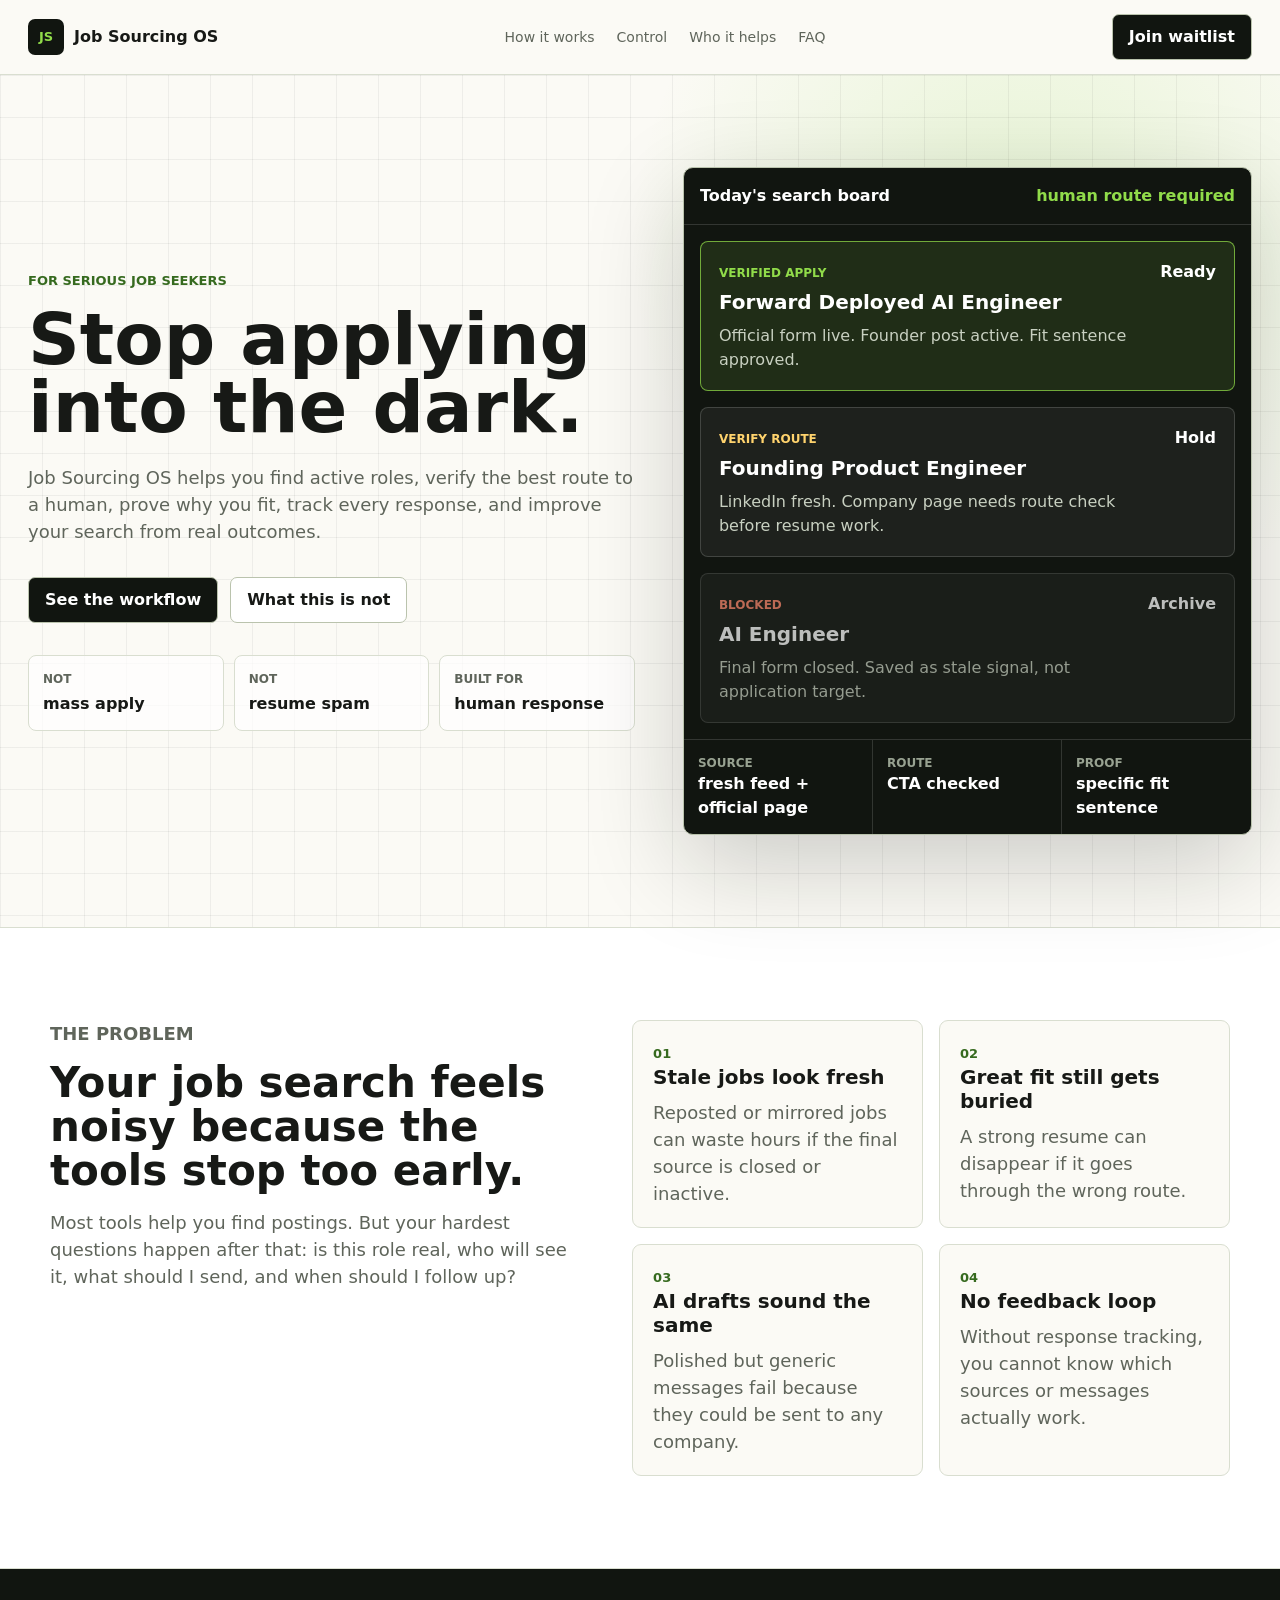
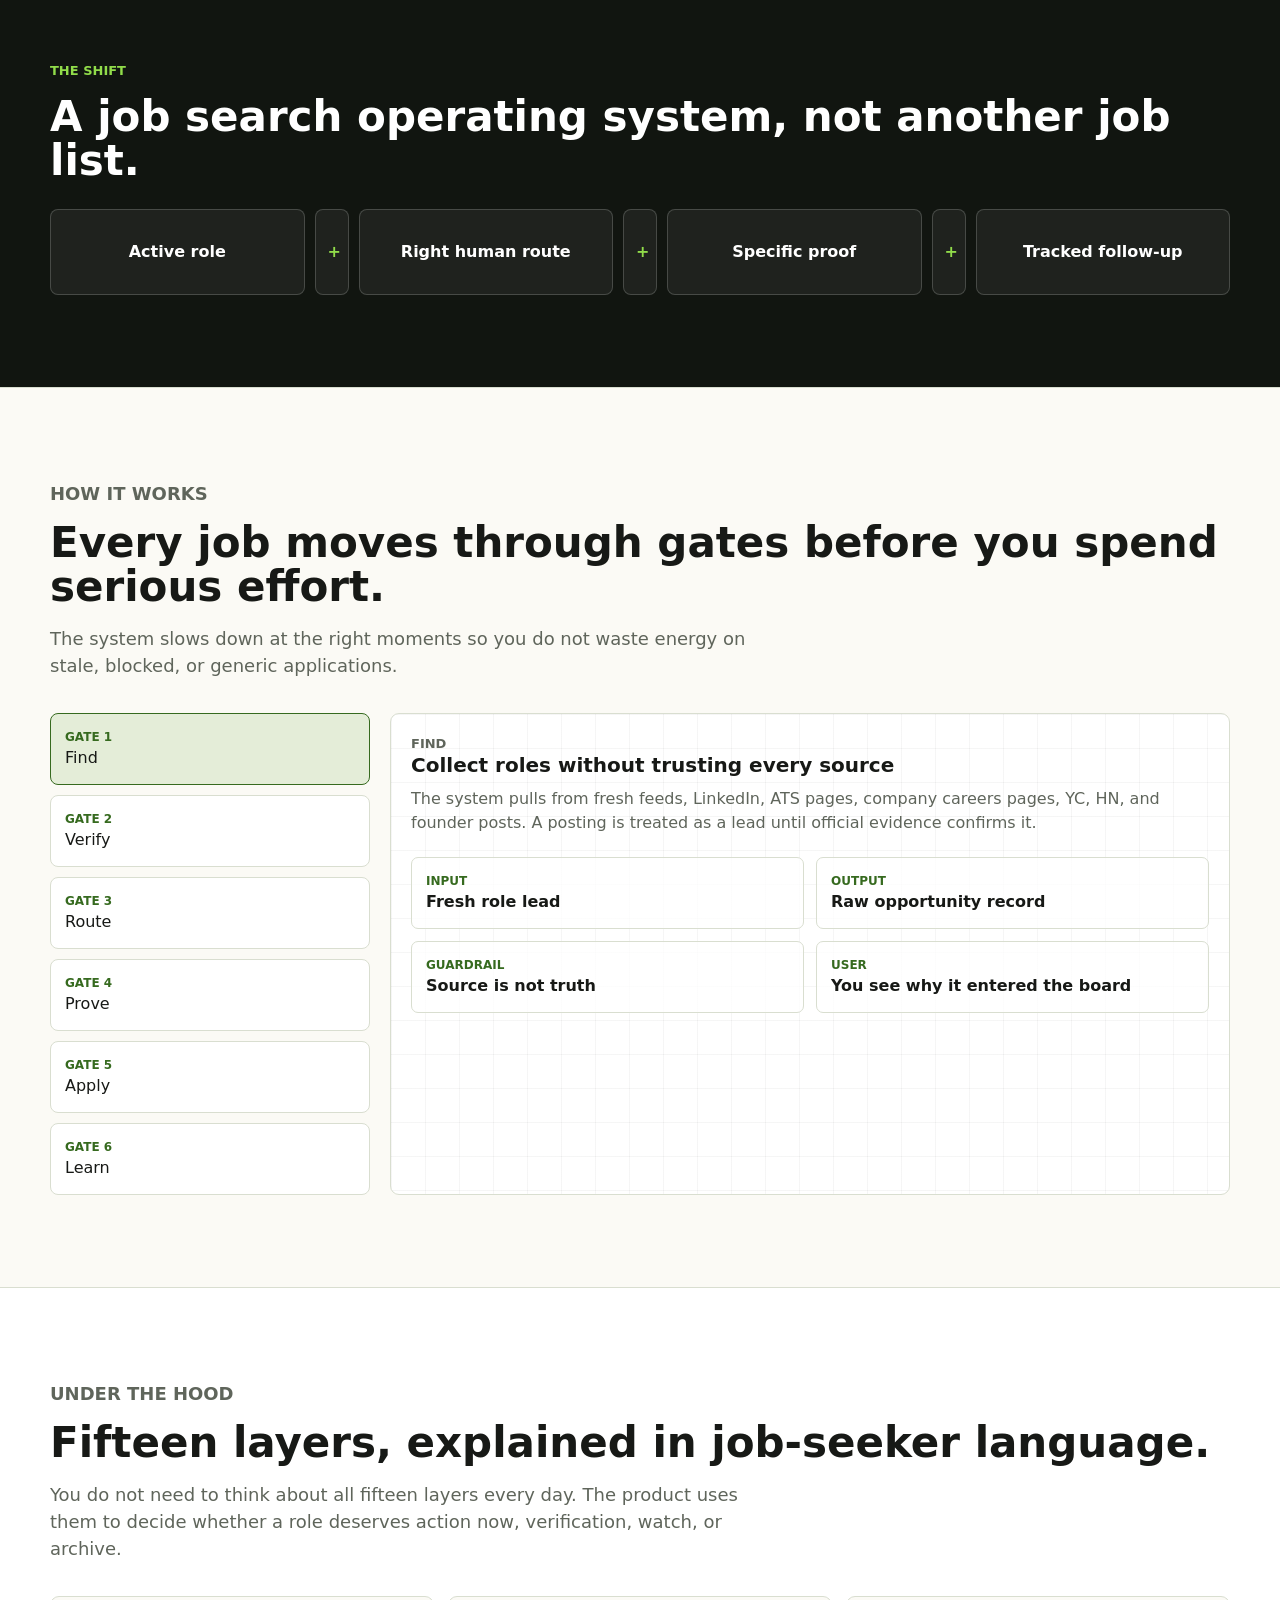
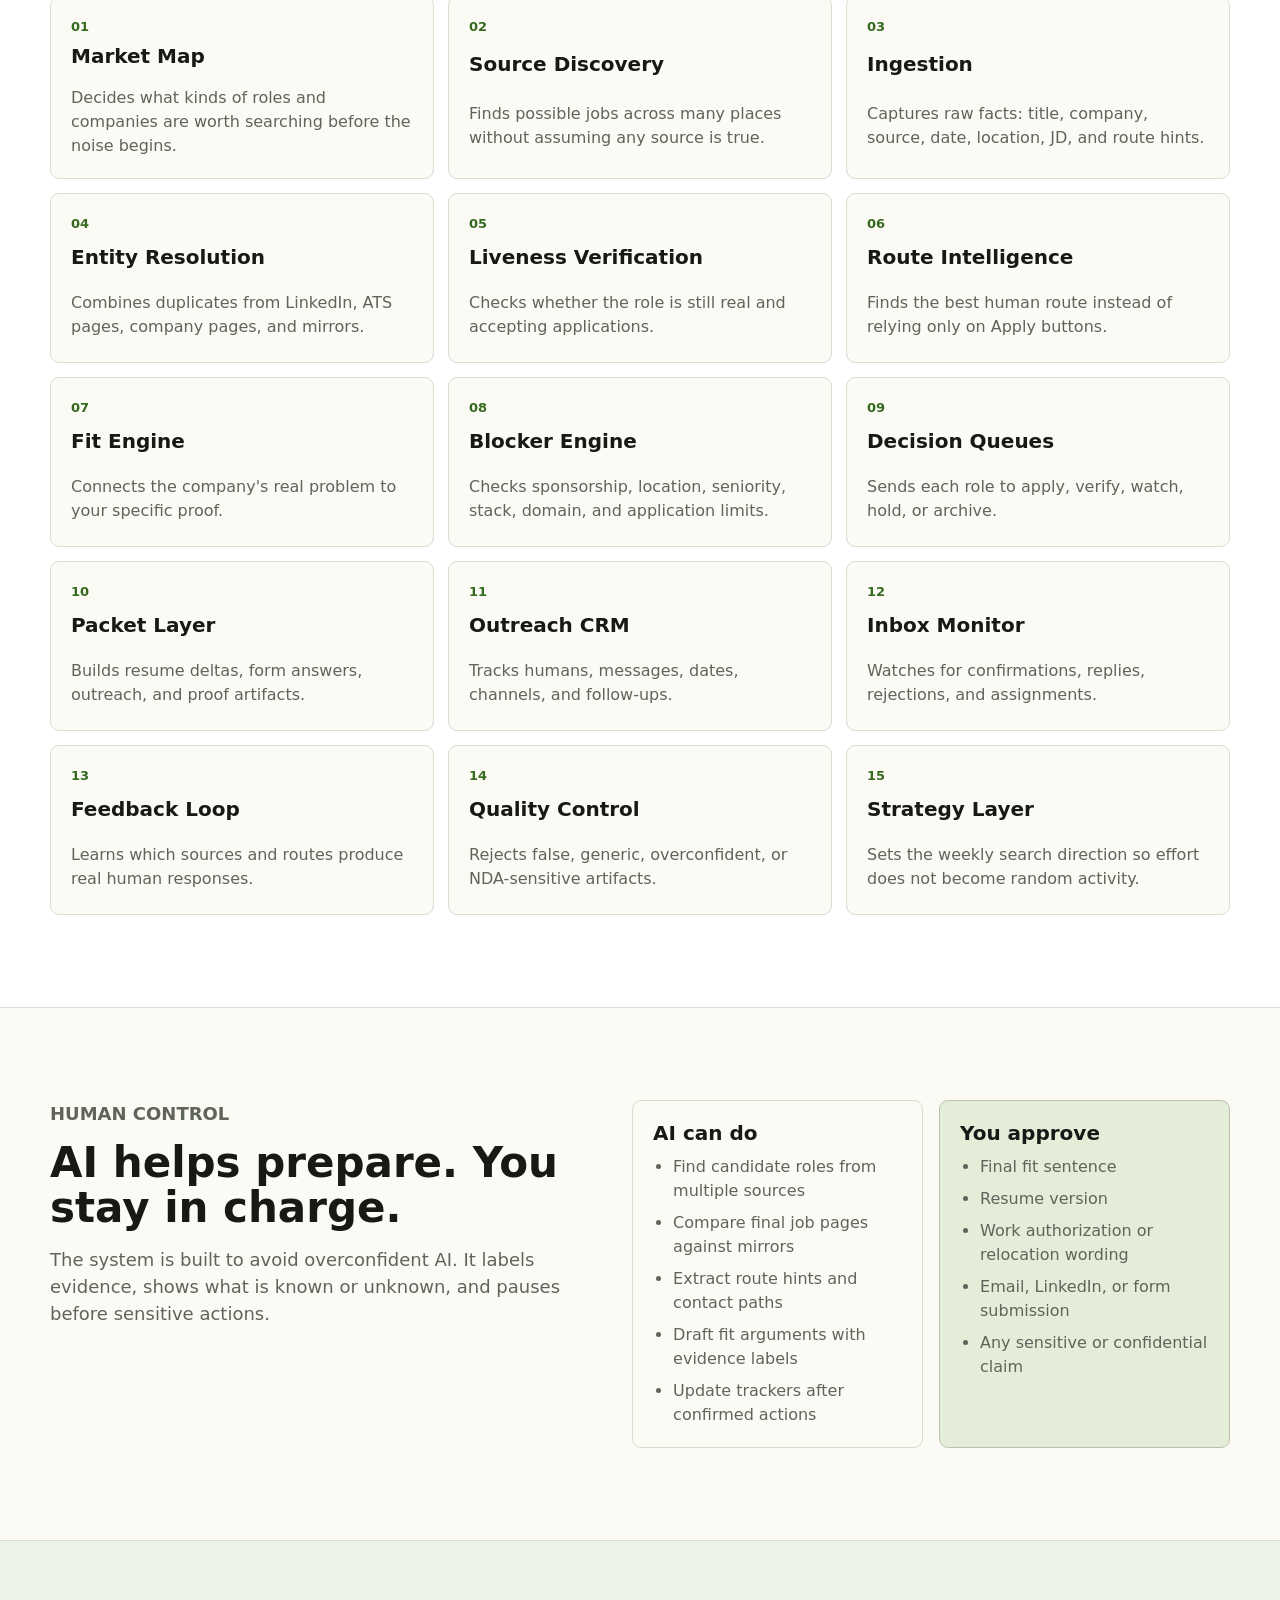
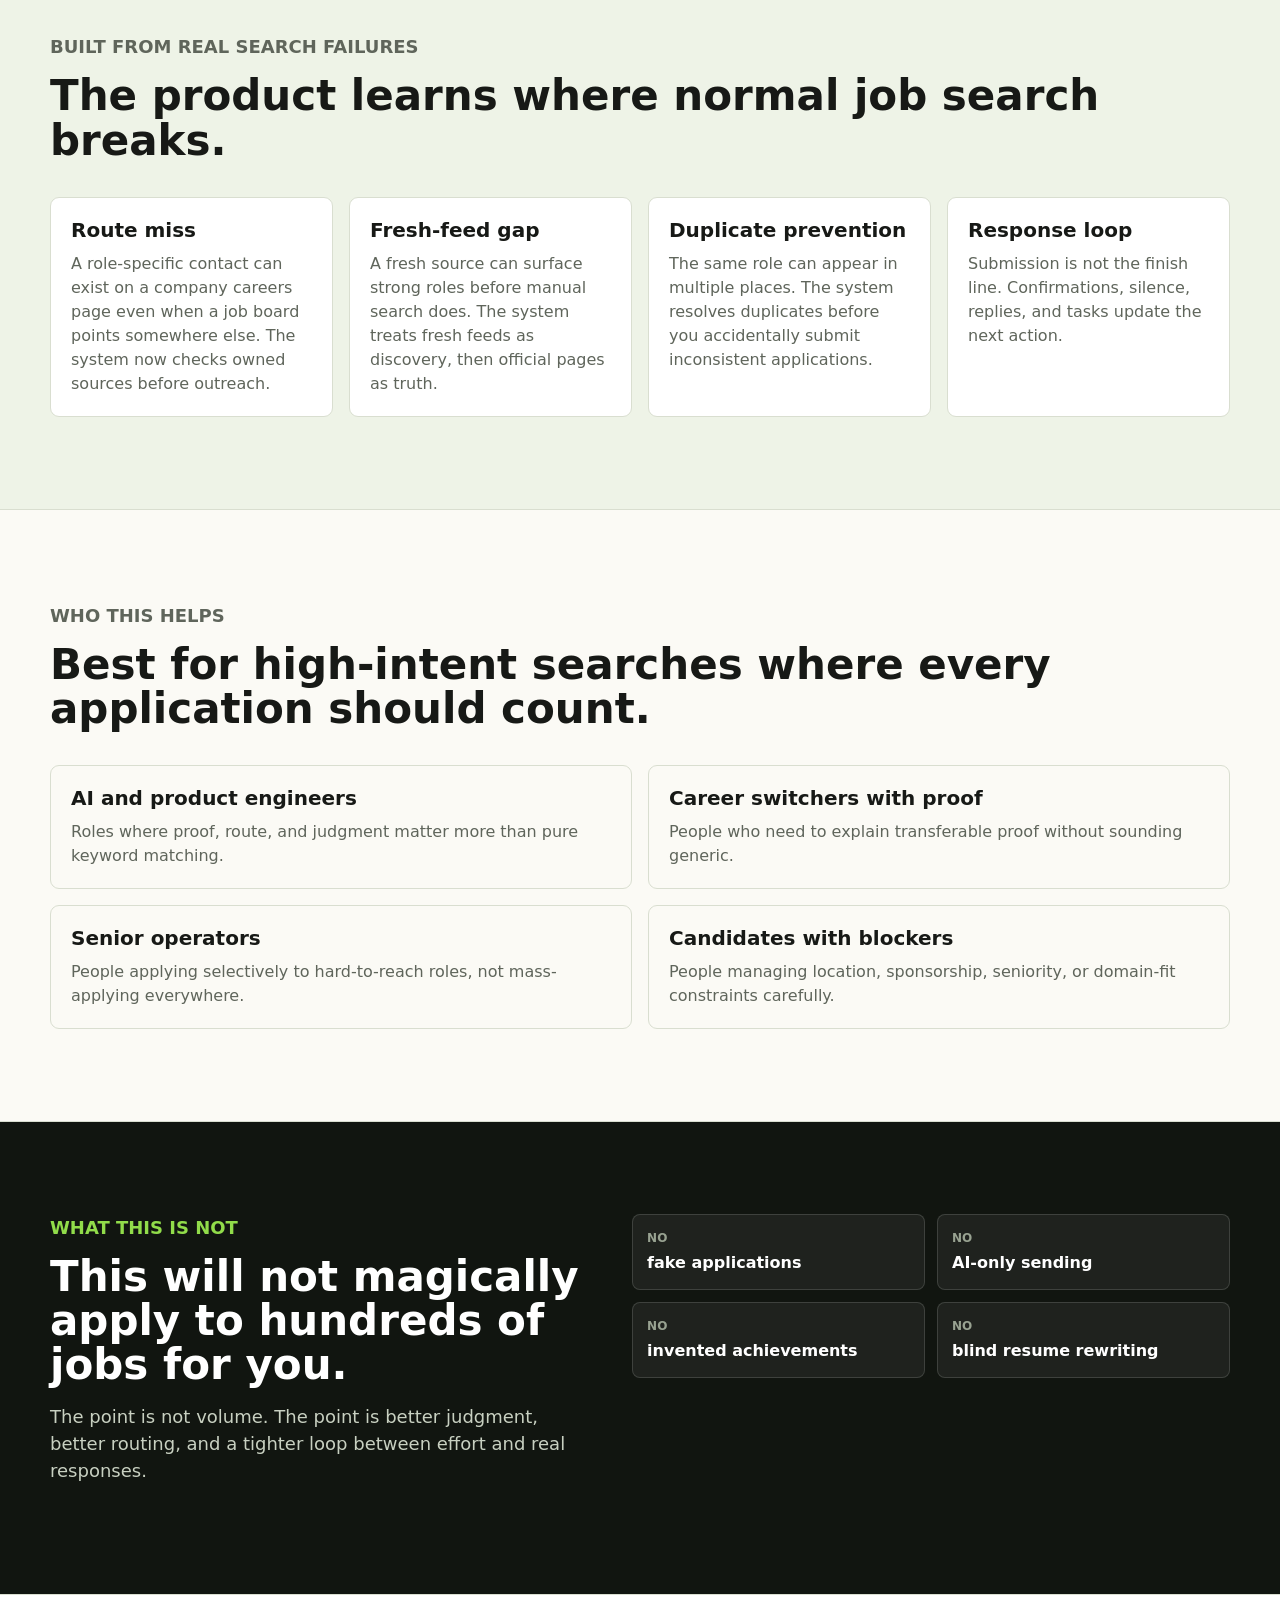
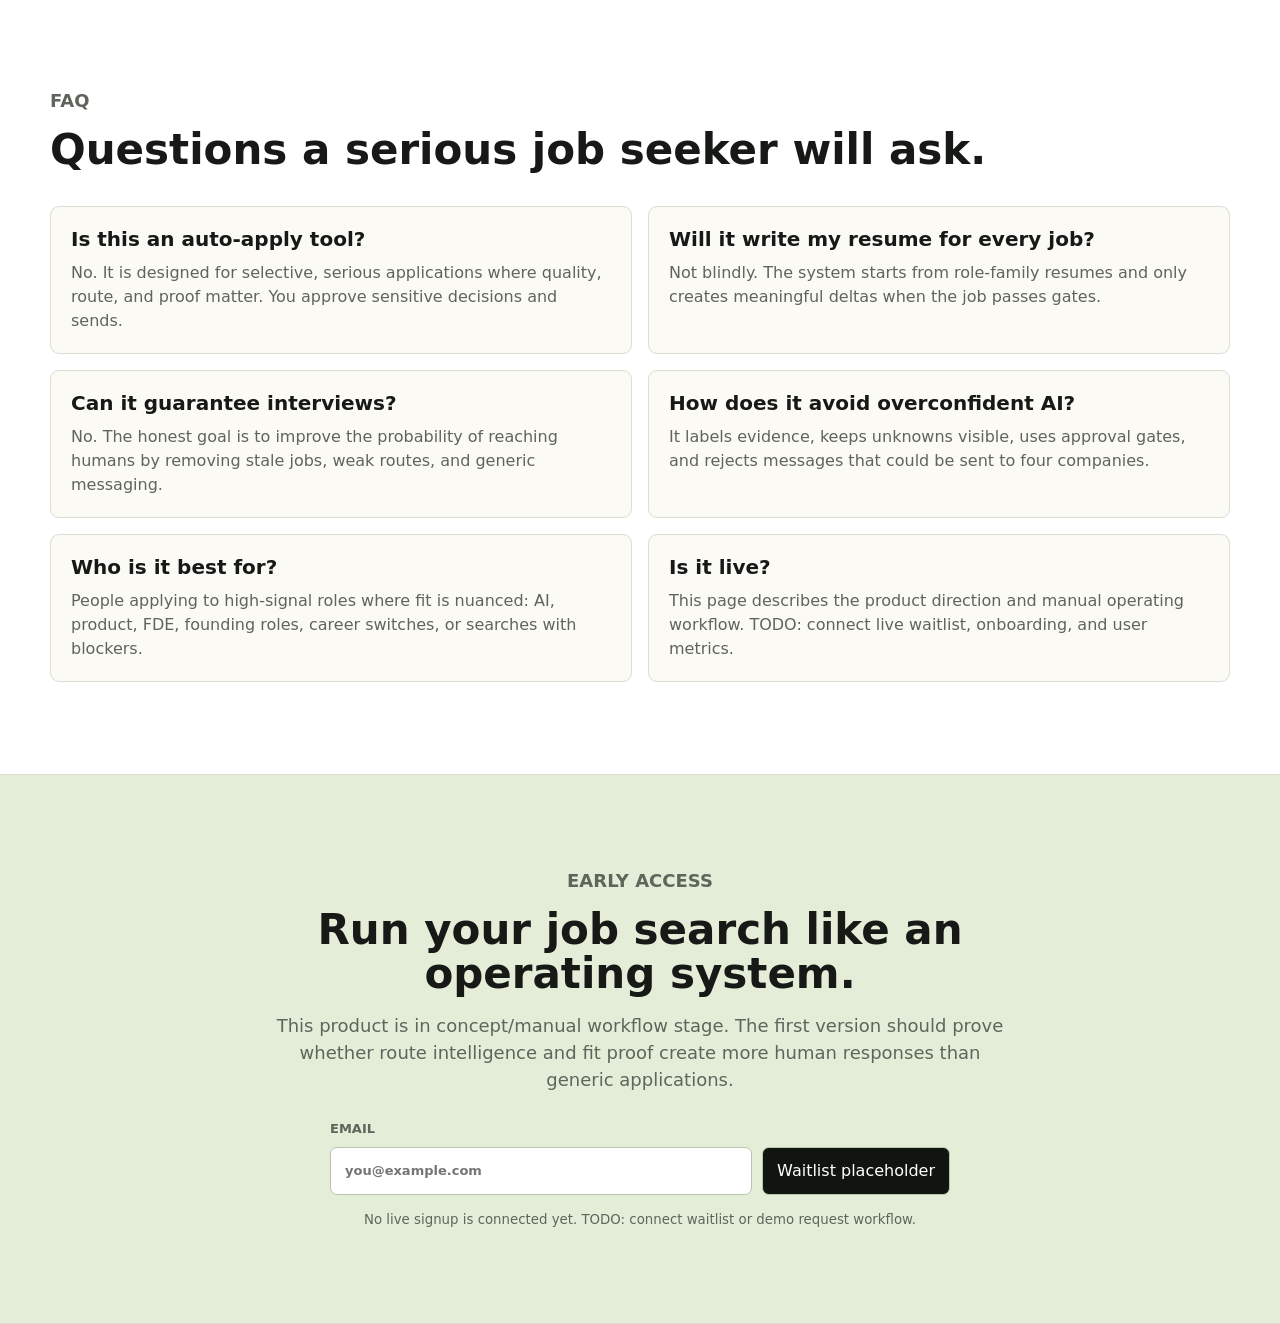
==== jobseekers/index.html @ 51fd1936 "Create Job Sourcing OS public sites" ====
<!doctype html>
<html lang="en">
  <head>
    <meta charset="utf-8" />
    <meta name="viewport" content="width=device-width, initial-scale=1" />
    <meta
      name="description"
      content="Job Sourcing OS helps job seekers find active roles, verify the right human route, prove fit, track applications, and learn from outcomes."
    />
    <title>Job Sourcing OS | A calmer way to run a serious job search</title>
    <link rel="stylesheet" href="./styles.css" />
  </head>
  <body>
    <a class="skip-link" href="#main">Skip to content</a>

    <header class="site-header">
      <a class="brand" href="#top" aria-label="Job Sourcing OS home">
        <span class="brand-mark">JS</span>
        <span>Job Sourcing OS</span>
      </a>
      <nav class="nav-links" aria-label="Page navigation">
        <a href="#how">How it works</a>
        <a href="#control">Control</a>
        <a href="#who">Who it helps</a>
        <a href="#faq">FAQ</a>
      </nav>
      <a class="small-cta" href="#waitlist">Join waitlist</a>
    </header>

    <main id="main">
      <section class="hero section" id="top">
        <div class="hero-copy">
          <p class="eyebrow">For serious job seekers</p>
          <h1>Stop applying into the dark.</h1>
          <p class="lede">
            Job Sourcing OS helps you find active roles, verify the best route to a human,
            prove why you fit, track every response, and improve your search from real outcomes.
          </p>
          <div class="hero-actions">
            <a class="primary-button" href="#how">See the workflow</a>
            <a class="secondary-button" href="#not">What this is not</a>
          </div>
          <div class="trust-strip" aria-label="Product principles">
            <div><span>Not</span><strong>mass apply</strong></div>
            <div><span>Not</span><strong>resume spam</strong></div>
            <div><span>Built for</span><strong>human response</strong></div>
          </div>
        </div>

        <div class="job-console" aria-label="Job search operating console">
          <div class="console-top">
            <span>Today&apos;s search board</span>
            <span class="live-pill">human route required</span>
          </div>
          <div class="opportunity-card active">
            <div>
              <span class="tag">Verified Apply</span>
              <h3>Forward Deployed AI Engineer</h3>
              <p>Official form live. Founder post active. Fit sentence approved.</p>
            </div>
            <strong>Ready</strong>
          </div>
          <div class="opportunity-card">
            <div>
              <span class="tag warning">Verify route</span>
              <h3>Founding Product Engineer</h3>
              <p>LinkedIn fresh. Company page needs route check before resume work.</p>
            </div>
            <strong>Hold</strong>
          </div>
          <div class="opportunity-card muted">
            <div>
              <span class="tag danger">Blocked</span>
              <h3>AI Engineer</h3>
              <p>Final form closed. Saved as stale signal, not application target.</p>
            </div>
            <strong>Archive</strong>
          </div>
          <div class="console-metrics">
            <div><span>Source</span><strong>fresh feed + official page</strong></div>
            <div><span>Route</span><strong>CTA checked</strong></div>
            <div><span>Proof</span><strong>specific fit sentence</strong></div>
          </div>
        </div>
      </section>

      <section class="section problem-section" id="problem">
        <div class="section-shell split">
          <div>
            <p class="eyebrow">The problem</p>
            <h2>Your job search feels noisy because the tools stop too early.</h2>
            <p>
              Most tools help you find postings. But your hardest questions happen after that:
              is this role real, who will see it, what should I send, and when should I follow up?
            </p>
          </div>
          <div class="pain-grid">
            <article>
              <span>01</span>
              <h3>Stale jobs look fresh</h3>
              <p>Reposted or mirrored jobs can waste hours if the final source is closed or inactive.</p>
            </article>
            <article>
              <span>02</span>
              <h3>Great fit still gets buried</h3>
              <p>A strong resume can disappear if it goes through the wrong route.</p>
            </article>
            <article>
              <span>03</span>
              <h3>AI drafts sound the same</h3>
              <p>Polished but generic messages fail because they could be sent to any company.</p>
            </article>
            <article>
              <span>04</span>
              <h3>No feedback loop</h3>
              <p>Without response tracking, you cannot know which sources or messages actually work.</p>
            </article>
          </div>
        </div>
      </section>

      <section class="section promise-section">
        <div class="section-shell">
          <p class="eyebrow">The shift</p>
          <h2>A job search operating system, not another job list.</h2>
          <div class="equation" aria-label="Product equation">
            <span>Active role</span>
            <span>+</span>
            <span>Right human route</span>
            <span>+</span>
            <span>Specific proof</span>
            <span>+</span>
            <span>Tracked follow-up</span>
          </div>
        </div>
      </section>

      <section class="section how-section" id="how">
        <div class="section-shell">
          <div class="section-heading">
            <p class="eyebrow">How it works</p>
            <h2>Every job moves through gates before you spend serious effort.</h2>
            <p>
              The system slows down at the right moments so you do not waste energy on stale,
              blocked, or generic applications.
            </p>
          </div>
          <div class="workflow-layout">
            <div class="workflow-steps" id="workflowSteps"></div>
            <div class="workflow-panel" id="workflowPanel" aria-live="polite"></div>
          </div>
        </div>
      </section>

      <section class="section architecture-section">
        <div class="section-shell">
          <div class="section-heading">
            <p class="eyebrow">Under the hood</p>
            <h2>Fifteen layers, explained in job-seeker language.</h2>
            <p>
              You do not need to think about all fifteen layers every day. The product uses them
              to decide whether a role deserves action now, verification, watch, or archive.
            </p>
          </div>
          <div class="layer-grid" id="layerGrid" aria-label="Architecture layers"></div>
        </div>
      </section>

      <section class="section control-section" id="control">
        <div class="section-shell split">
          <div>
            <p class="eyebrow">Human control</p>
            <h2>AI helps prepare. You stay in charge.</h2>
            <p>
              The system is built to avoid overconfident AI. It labels evidence, shows what is
              known or unknown, and pauses before sensitive actions.
            </p>
          </div>
          <div class="control-cards">
            <article>
              <h3>AI can do</h3>
              <ul>
                <li>Find candidate roles from multiple sources</li>
                <li>Compare final job pages against mirrors</li>
                <li>Extract route hints and contact paths</li>
                <li>Draft fit arguments with evidence labels</li>
                <li>Update trackers after confirmed actions</li>
              </ul>
            </article>
            <article class="human-card">
              <h3>You approve</h3>
              <ul>
                <li>Final fit sentence</li>
                <li>Resume version</li>
                <li>Work authorization or relocation wording</li>
                <li>Email, LinkedIn, or form submission</li>
                <li>Any sensitive or confidential claim</li>
              </ul>
            </article>
          </div>
        </div>
      </section>

      <section class="section examples-section">
        <div class="section-shell">
          <div class="section-heading">
            <p class="eyebrow">Built from real search failures</p>
            <h2>The product learns where normal job search breaks.</h2>
          </div>
          <div class="example-grid" id="exampleGrid"></div>
        </div>
      </section>

      <section class="section who-section" id="who">
        <div class="section-shell">
          <div class="section-heading">
            <p class="eyebrow">Who this helps</p>
            <h2>Best for high-intent searches where every application should count.</h2>
          </div>
          <div class="persona-grid">
            <article>
              <h3>AI and product engineers</h3>
              <p>Roles where proof, route, and judgment matter more than pure keyword matching.</p>
            </article>
            <article>
              <h3>Career switchers with proof</h3>
              <p>People who need to explain transferable proof without sounding generic.</p>
            </article>
            <article>
              <h3>Senior operators</h3>
              <p>People applying selectively to hard-to-reach roles, not mass-applying everywhere.</p>
            </article>
            <article>
              <h3>Candidates with blockers</h3>
              <p>People managing location, sponsorship, seniority, or domain-fit constraints carefully.</p>
            </article>
          </div>
        </div>
      </section>

      <section class="section not-section" id="not">
        <div class="section-shell split">
          <div>
            <p class="eyebrow">What this is not</p>
            <h2>This will not magically apply to hundreds of jobs for you.</h2>
            <p>
              The point is not volume. The point is better judgment, better routing,
              and a tighter loop between effort and real responses.
            </p>
          </div>
          <div class="not-list">
            <div><span>No</span><strong>fake applications</strong></div>
            <div><span>No</span><strong>AI-only sending</strong></div>
            <div><span>No</span><strong>invented achievements</strong></div>
            <div><span>No</span><strong>blind resume rewriting</strong></div>
          </div>
        </div>
      </section>

      <section class="section faq-section" id="faq">
        <div class="section-shell">
          <div class="section-heading">
            <p class="eyebrow">FAQ</p>
            <h2>Questions a serious job seeker will ask.</h2>
          </div>
          <div class="faq-list" id="faqList"></div>
        </div>
      </section>

      <section class="section waitlist-section" id="waitlist">
        <div class="section-shell waitlist-card">
          <p class="eyebrow">Early access</p>
          <h2>Run your job search like an operating system.</h2>
          <p>
            This product is in concept/manual workflow stage. The first version should prove
            whether route intelligence and fit proof create more human responses than generic applications.
          </p>
          <form class="waitlist-form" aria-label="Early access form">
            <label>
              Email
              <input type="email" placeholder="you@example.com" disabled />
            </label>
            <button type="button" disabled>Waitlist placeholder</button>
          </form>
          <small>No live signup is connected yet. TODO: connect waitlist or demo request workflow.</small>
        </div>
      </section>
    </main>

    <script src="./app.js"></script>
  </body>
</html>
---- jobseekers/styles.css ----
:root {
  color-scheme: light;
  --ink: #171916;
  --muted: #5f655b;
  --soft: #eef1e9;
  --paper: #fbfaf5;
  --white: #ffffff;
  --line: #d9ded0;
  --line-strong: #bac3ad;
  --green: #366a1f;
  --green-bright: #91dc4a;
  --sage: #e4edd8;
  --amber: #a16400;
  --red: #a93d23;
  --blue: #1c6585;
  --dark: #111510;
  --max: 1180px;
}

* {
  box-sizing: border-box;
}

html {
  scroll-behavior: smooth;
}

body {
  margin: 0;
  background: var(--paper);
  color: var(--ink);
  font-family:
    Inter, ui-sans-serif, system-ui, -apple-system, BlinkMacSystemFont, "Segoe UI",
    sans-serif;
  line-height: 1.5;
  letter-spacing: 0;
}

a {
  color: inherit;
  text-decoration: none;
}

button,
input {
  font: inherit;
}

.skip-link {
  position: absolute;
  left: 16px;
  top: -80px;
  z-index: 20;
  background: var(--green);
  color: var(--white);
  padding: 10px 14px;
  border-radius: 6px;
}

.skip-link:focus {
  top: 12px;
}

.site-header {
  position: sticky;
  top: 0;
  z-index: 10;
  min-height: 72px;
  display: flex;
  align-items: center;
  justify-content: space-between;
  gap: 20px;
  padding: 14px 28px;
  background: rgba(251, 250, 245, 0.92);
  border-bottom: 1px solid var(--line);
  backdrop-filter: blur(18px);
}

.brand {
  display: inline-flex;
  align-items: center;
  gap: 10px;
  font-weight: 820;
  white-space: nowrap;
}

.brand-mark {
  display: grid;
  place-items: center;
  width: 36px;
  height: 36px;
  border-radius: 7px;
  background: var(--dark);
  color: var(--green-bright);
  font-size: 13px;
}

.nav-links {
  display: flex;
  align-items: center;
  gap: 22px;
  color: var(--muted);
  font-size: 14px;
}

.nav-links a:hover,
.nav-links a:focus-visible {
  color: var(--ink);
}

.small-cta,
.primary-button,
.secondary-button {
  display: inline-flex;
  align-items: center;
  justify-content: center;
  min-height: 44px;
  border-radius: 7px;
  border: 1px solid var(--line-strong);
  padding: 10px 16px;
  font-weight: 760;
}

.small-cta,
.primary-button {
  background: var(--dark);
  color: var(--white);
}

.secondary-button {
  background: var(--white);
  color: var(--ink);
}

.section {
  padding: 92px 28px;
  border-bottom: 1px solid var(--line);
  scroll-margin-top: 96px;
}

.section-shell {
  width: min(100%, var(--max));
  margin: 0 auto;
}

.hero {
  display: grid;
  grid-template-columns: minmax(0, 0.96fr) minmax(420px, 0.9fr);
  gap: 48px;
  align-items: center;
  min-height: calc(100vh - 72px);
  background:
    linear-gradient(rgba(17, 21, 16, 0.055) 1px, transparent 1px),
    linear-gradient(90deg, rgba(17, 21, 16, 0.055) 1px, transparent 1px),
    radial-gradient(circle at 80% 20%, rgba(145, 220, 74, 0.2), transparent 32%),
    var(--paper);
  background-size: 42px 42px, 42px 42px, auto, auto;
}

.hero-copy {
  max-width: 760px;
}

.eyebrow {
  margin: 0 0 14px;
  color: var(--green);
  font-size: 13px;
  font-weight: 820;
  text-transform: uppercase;
}

h1,
h2,
h3,
p {
  margin-top: 0;
}

h1 {
  margin-bottom: 22px;
  font-size: 72px;
  line-height: 0.95;
  letter-spacing: 0;
}

h2 {
  margin-bottom: 16px;
  font-size: 42px;
  line-height: 1.05;
  letter-spacing: 0;
}

h3 {
  margin-bottom: 10px;
  font-size: 20px;
  line-height: 1.2;
  letter-spacing: 0;
}

.lede,
.section-heading p,
.split p,
.waitlist-card p {
  color: var(--muted);
  font-size: 18px;
  max-width: 740px;
}

.hero-actions {
  display: flex;
  flex-wrap: wrap;
  gap: 12px;
  margin: 32px 0;
}

.trust-strip {
  display: grid;
  grid-template-columns: repeat(3, minmax(0, 1fr));
  gap: 10px;
}

.trust-strip div,
.not-list div {
  border: 1px solid var(--line);
  border-radius: 8px;
  background: rgba(255, 255, 255, 0.7);
  padding: 14px;
}

.trust-strip span,
.not-list span {
  display: block;
  color: var(--muted);
  font-size: 12px;
  text-transform: uppercase;
  font-weight: 760;
}

.trust-strip strong,
.not-list strong {
  display: block;
  margin-top: 4px;
}

.job-console {
  border: 1px solid var(--line-strong);
  border-radius: 10px;
  background: var(--dark);
  color: var(--white);
  box-shadow: 0 30px 100px rgba(17, 21, 16, 0.2);
  overflow: hidden;
}

.console-top {
  display: flex;
  justify-content: space-between;
  gap: 14px;
  padding: 16px;
  border-bottom: 1px solid rgba(255, 255, 255, 0.14);
  font-weight: 780;
}

.live-pill {
  color: var(--green-bright);
  white-space: nowrap;
}

.opportunity-card {
  display: flex;
  justify-content: space-between;
  gap: 18px;
  padding: 18px;
  margin: 16px;
  border: 1px solid rgba(255, 255, 255, 0.16);
  border-radius: 8px;
  background: rgba(255, 255, 255, 0.055);
}

.opportunity-card.active {
  border-color: rgba(145, 220, 74, 0.72);
  background: rgba(145, 220, 74, 0.12);
}

.opportunity-card.muted {
  opacity: 0.72;
}

.opportunity-card p {
  margin-bottom: 0;
  color: #c8d0c1;
}

.tag {
  display: inline-block;
  margin-bottom: 8px;
  color: var(--green-bright);
  font-size: 12px;
  font-weight: 820;
  text-transform: uppercase;
}

.tag.warning {
  color: #ffd36d;
}

.tag.danger {
  color: #ff8b70;
}

.console-metrics {
  display: grid;
  grid-template-columns: repeat(3, minmax(0, 1fr));
  border-top: 1px solid rgba(255, 255, 255, 0.14);
}

.console-metrics div {
  padding: 14px;
  border-right: 1px solid rgba(255, 255, 255, 0.14);
}

.console-metrics div:last-child {
  border-right: 0;
}

.console-metrics span {
  display: block;
  color: #98a291;
  font-size: 12px;
  text-transform: uppercase;
  font-weight: 760;
}

.split {
  display: grid;
  grid-template-columns: minmax(0, 0.9fr) minmax(420px, 1fr);
  gap: 44px;
  align-items: start;
}

.problem-section,
.architecture-section,
.faq-section {
  background: var(--white);
}

.pain-grid,
.persona-grid,
.example-grid,
.control-cards {
  display: grid;
  grid-template-columns: repeat(2, minmax(0, 1fr));
  gap: 16px;
}

.pain-grid article,
.persona-grid article,
.example-grid article,
.control-cards article,
.faq-item,
.workflow-panel,
.layer-card {
  border: 1px solid var(--line);
  border-radius: 9px;
  background: var(--paper);
  padding: 20px;
}

.pain-grid span {
  color: var(--green);
  font-weight: 820;
  font-size: 13px;
}

.pain-grid p,
.persona-grid p,
.example-grid p,
.faq-item p,
.workflow-panel p,
.layer-card p {
  color: var(--muted);
  margin-bottom: 0;
}

.promise-section {
  background: var(--dark);
  color: var(--white);
}

.promise-section .eyebrow {
  color: var(--green-bright);
}

.equation {
  display: grid;
  grid-template-columns: 1fr auto 1fr auto 1fr auto 1fr;
  gap: 10px;
  margin-top: 26px;
}

.equation span {
  min-height: 86px;
  display: grid;
  place-items: center;
  border: 1px solid rgba(255, 255, 255, 0.18);
  border-radius: 8px;
  background: rgba(255, 255, 255, 0.06);
  text-align: center;
  padding: 12px;
  font-weight: 820;
}

.equation span:nth-child(even) {
  width: 34px;
  color: var(--green-bright);
}

.section-heading {
  margin-bottom: 34px;
}

.workflow-layout {
  display: grid;
  grid-template-columns: 320px minmax(0, 1fr);
  gap: 20px;
}

.workflow-steps {
  display: grid;
  gap: 10px;
  align-content: start;
}

.workflow-step {
  border: 1px solid var(--line);
  border-radius: 8px;
  background: var(--white);
  color: var(--ink);
  padding: 14px;
  text-align: left;
  cursor: pointer;
}

.workflow-step.active {
  border-color: var(--green);
  background: var(--sage);
}

.workflow-step span {
  display: block;
  color: var(--green);
  font-size: 12px;
  text-transform: uppercase;
  font-weight: 820;
}

.workflow-panel {
  min-height: 400px;
  background:
    linear-gradient(rgba(17, 21, 16, 0.04) 1px, transparent 1px),
    linear-gradient(90deg, rgba(17, 21, 16, 0.04) 1px, transparent 1px),
    var(--white);
  background-size: 34px 34px;
}

.artifact-list {
  display: grid;
  grid-template-columns: repeat(2, minmax(0, 1fr));
  gap: 12px;
  margin-top: 22px;
}

.artifact-list div {
  border: 1px solid var(--line);
  border-radius: 7px;
  background: rgba(255, 255, 255, 0.75);
  padding: 14px;
}

.artifact-list span {
  display: block;
  color: var(--green);
  font-size: 12px;
  text-transform: uppercase;
  font-weight: 820;
}

.layer-grid {
  display: grid;
  grid-template-columns: repeat(3, minmax(0, 1fr));
  gap: 14px;
}

.layer-card {
  display: grid;
  gap: 8px;
  min-height: 170px;
}

.layer-card span {
  color: var(--green);
  font-weight: 820;
  font-size: 13px;
}

.human-card {
  background: var(--sage) !important;
  border-color: var(--line-strong) !important;
}

ul {
  margin: 0;
  padding-left: 20px;
  color: var(--muted);
}

li + li {
  margin-top: 8px;
}

.examples-section {
  background: #eef3e7;
}

.example-grid {
  grid-template-columns: repeat(4, minmax(0, 1fr));
}

.example-grid article {
  background: var(--white);
}

.not-section {
  background: var(--dark);
  color: var(--white);
}

.not-section .eyebrow {
  color: var(--green-bright);
}

.not-section p {
  color: #c8d0c1;
}

.not-list {
  display: grid;
  grid-template-columns: repeat(2, minmax(0, 1fr));
  gap: 12px;
}

.not-list div {
  background: rgba(255, 255, 255, 0.06);
  border-color: rgba(255, 255, 255, 0.14);
}

.not-list span {
  color: #98a291;
}

.faq-list {
  display: grid;
  grid-template-columns: repeat(2, minmax(0, 1fr));
  gap: 16px;
}

.waitlist-section {
  background: var(--sage);
}

.waitlist-card {
  text-align: center;
  max-width: 860px;
}

.waitlist-card p {
  margin-left: auto;
  margin-right: auto;
}

.waitlist-form {
  display: grid;
  grid-template-columns: minmax(0, 1fr) auto;
  gap: 10px;
  margin: 26px auto 12px;
  max-width: 620px;
  text-align: left;
}

.waitlist-form label {
  display: grid;
  gap: 8px;
  color: var(--muted);
  font-size: 13px;
  font-weight: 760;
  text-transform: uppercase;
}

.waitlist-form input,
.waitlist-form button {
  min-height: 48px;
  border-radius: 7px;
  border: 1px solid var(--line-strong);
  padding: 10px 14px;
}

.waitlist-form input {
  background: var(--white);
}

.waitlist-form button {
  align-self: end;
  background: var(--dark);
  color: var(--white);
}

.waitlist-card small {
  color: var(--muted);
}

@media (max-width: 1040px) {
  .nav-links {
    display: none;
  }

  .hero,
  .split,
  .workflow-layout {
    grid-template-columns: 1fr;
  }

  .hero {
    min-height: auto;
  }

  .layer-grid,
  .example-grid {
    grid-template-columns: repeat(2, minmax(0, 1fr));
  }
}

@media (max-width: 720px) {
  .site-header {
    padding: 12px 16px;
  }

  .small-cta {
    display: none;
  }

  .section {
    padding: 68px 18px;
  }

  h1 {
    font-size: 48px;
  }

  h2 {
    font-size: 32px;
  }

  .trust-strip,
  .console-metrics,
  .pain-grid,
  .persona-grid,
  .example-grid,
  .control-cards,
  .faq-list,
  .not-list,
  .layer-grid,
  .artifact-list,
  .equation,
  .waitlist-form {
    grid-template-columns: 1fr;
  }

  .equation span:nth-child(even) {
    width: auto;
    min-height: 42px;
  }

  .opportunity-card {
    flex-direction: column;
  }
}

@media (prefers-reduced-motion: reduce) {
  html {
    scroll-behavior: auto;
  }
}
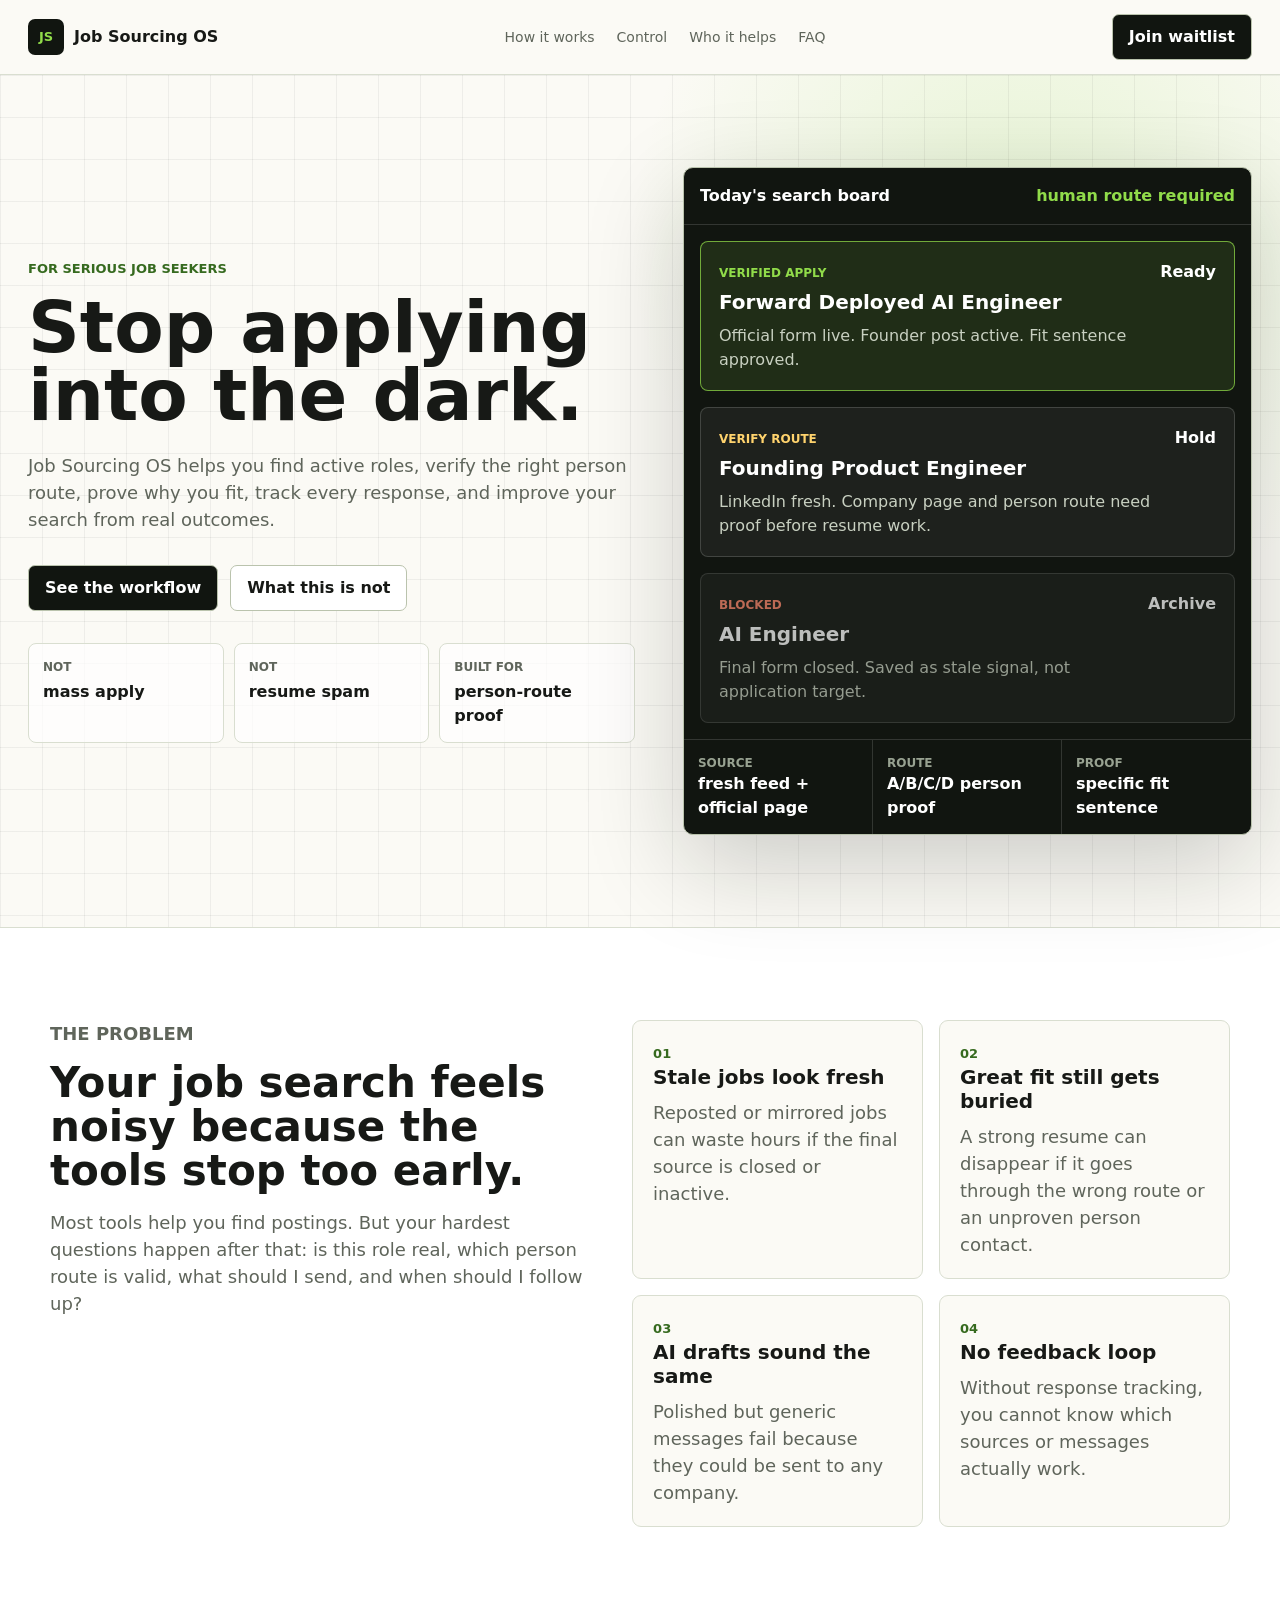
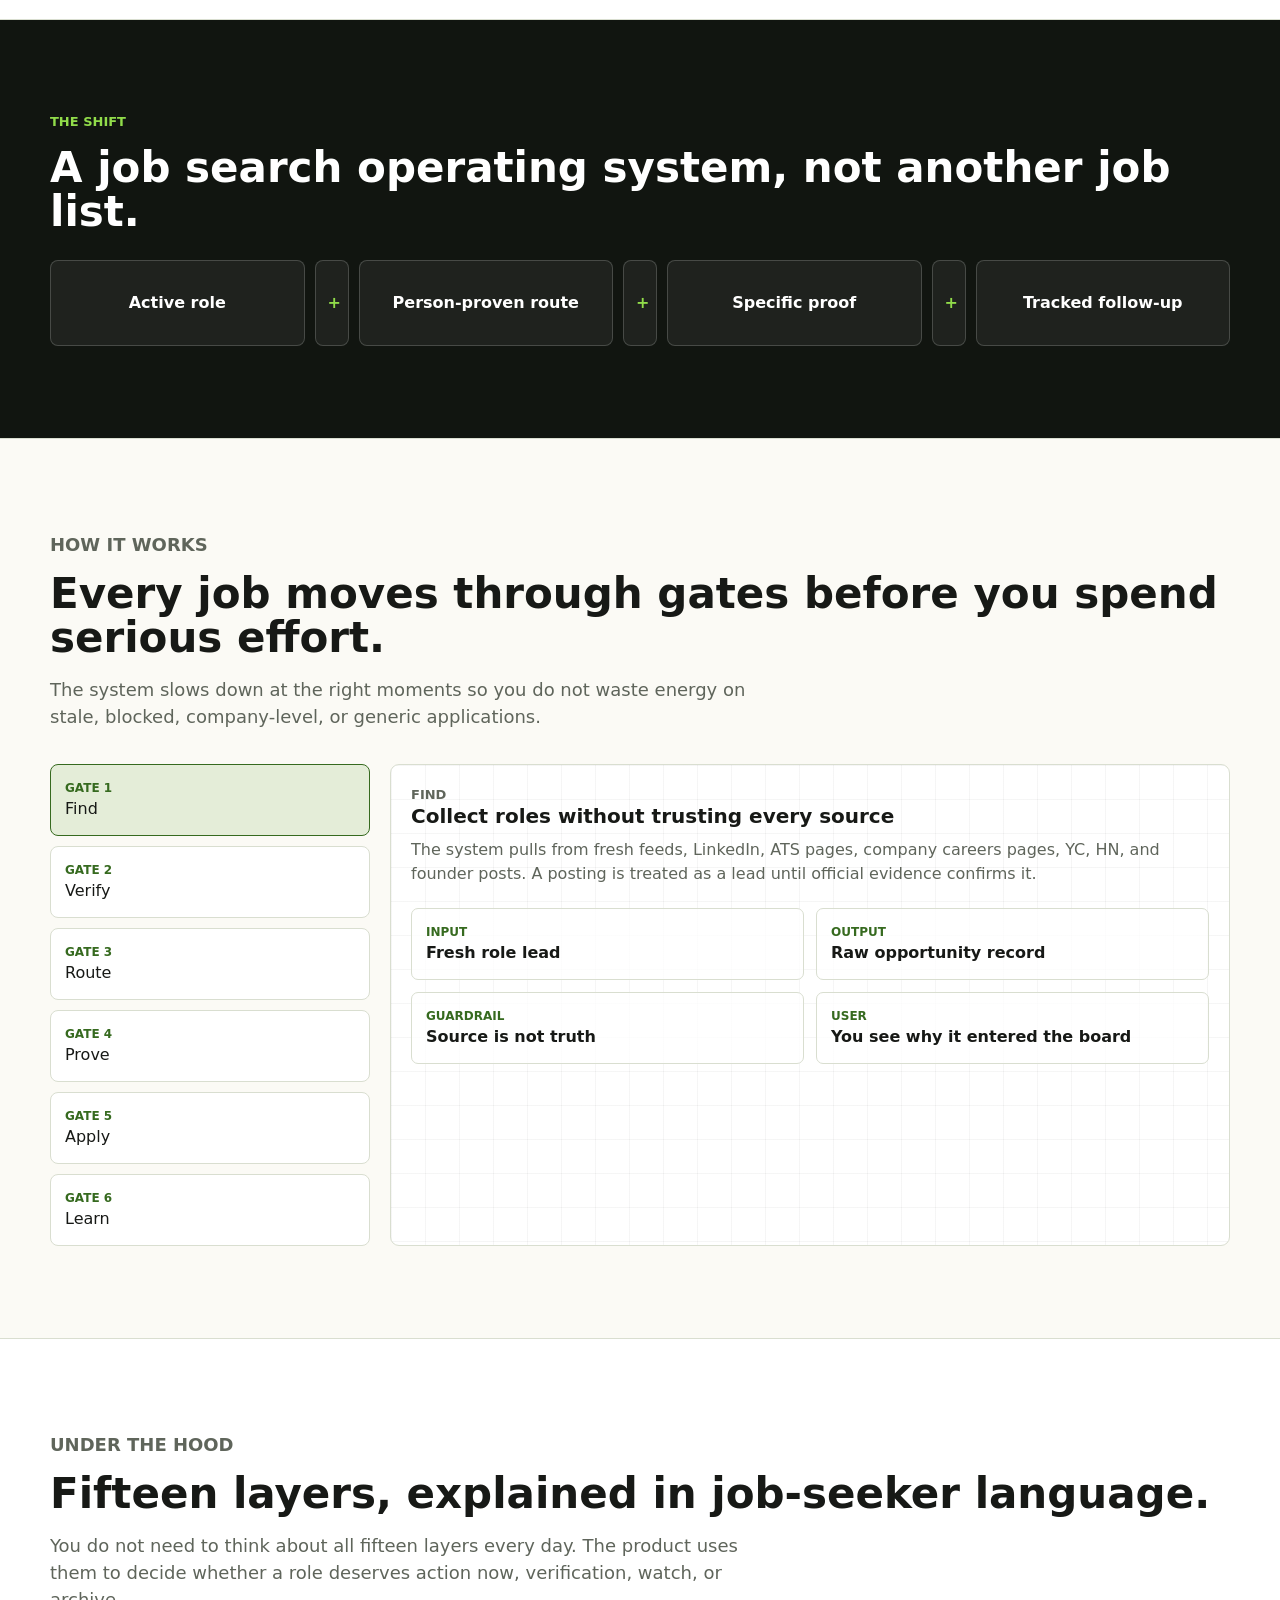
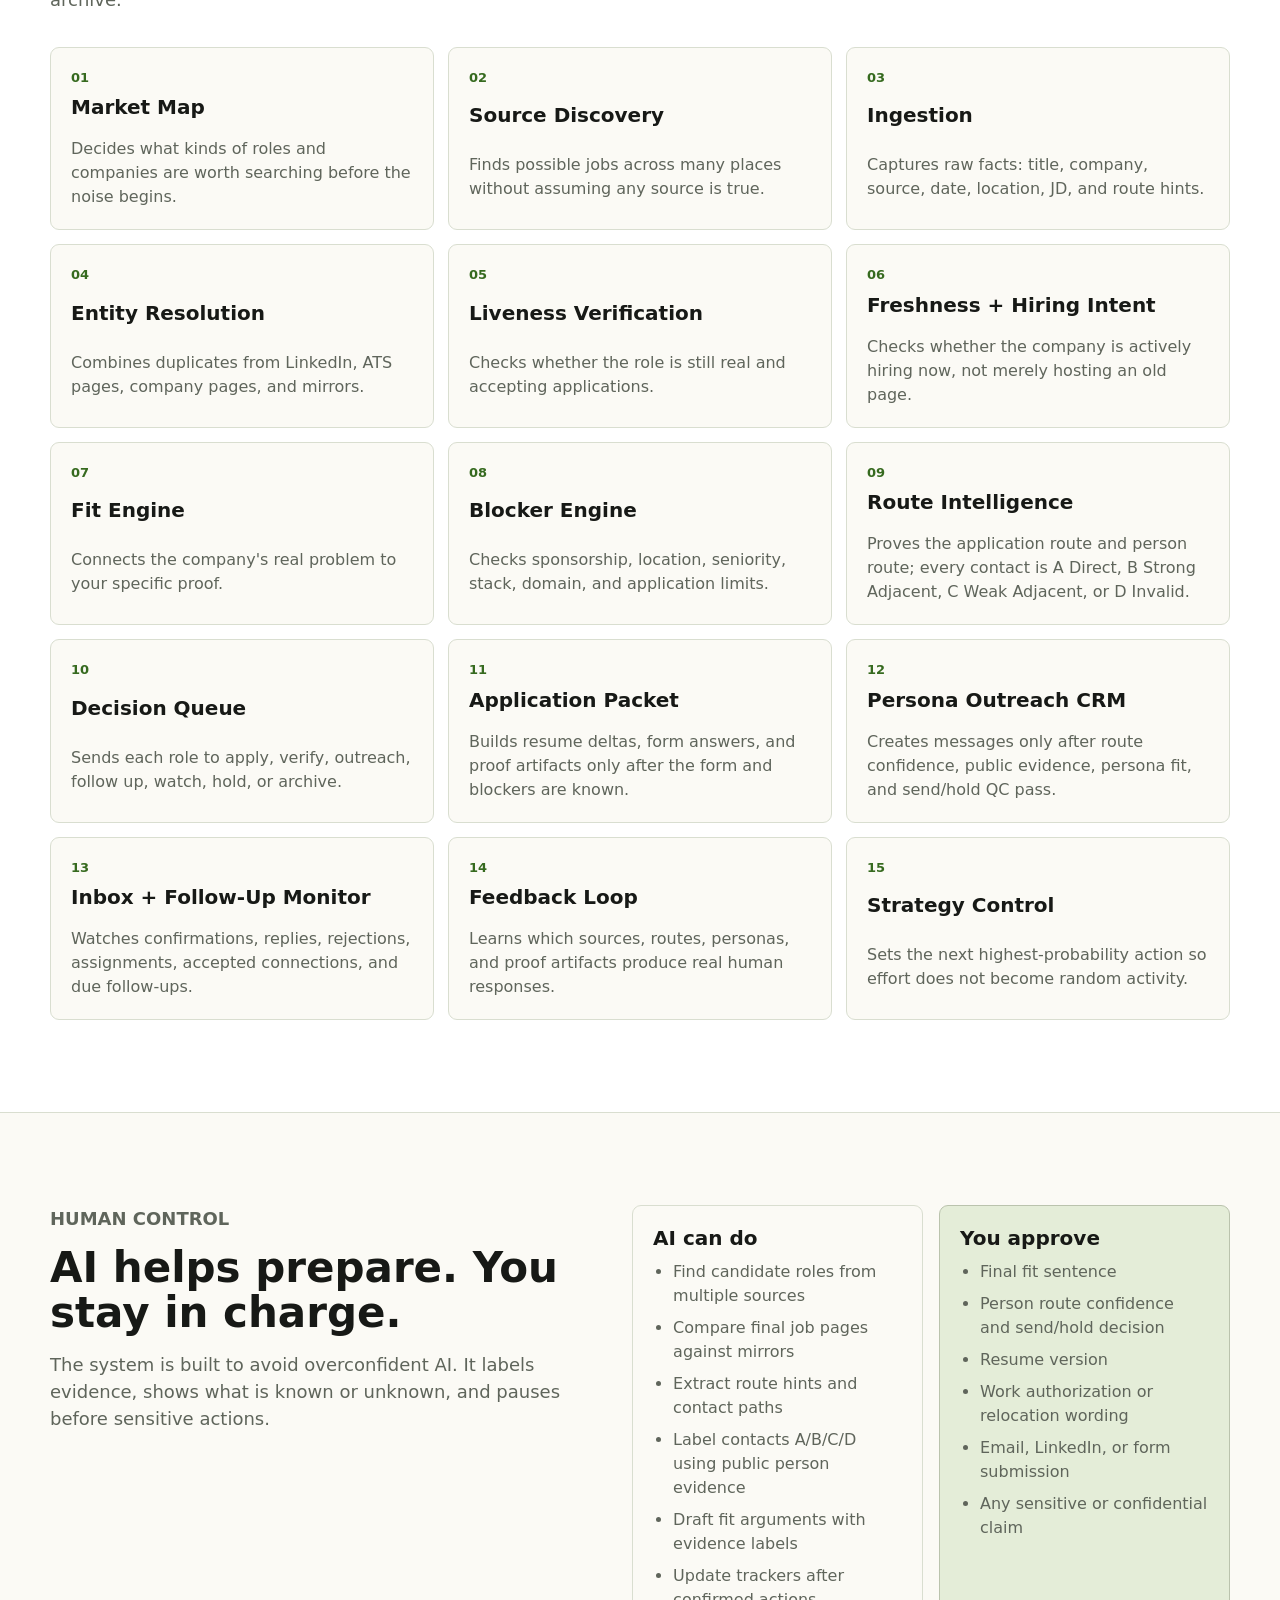
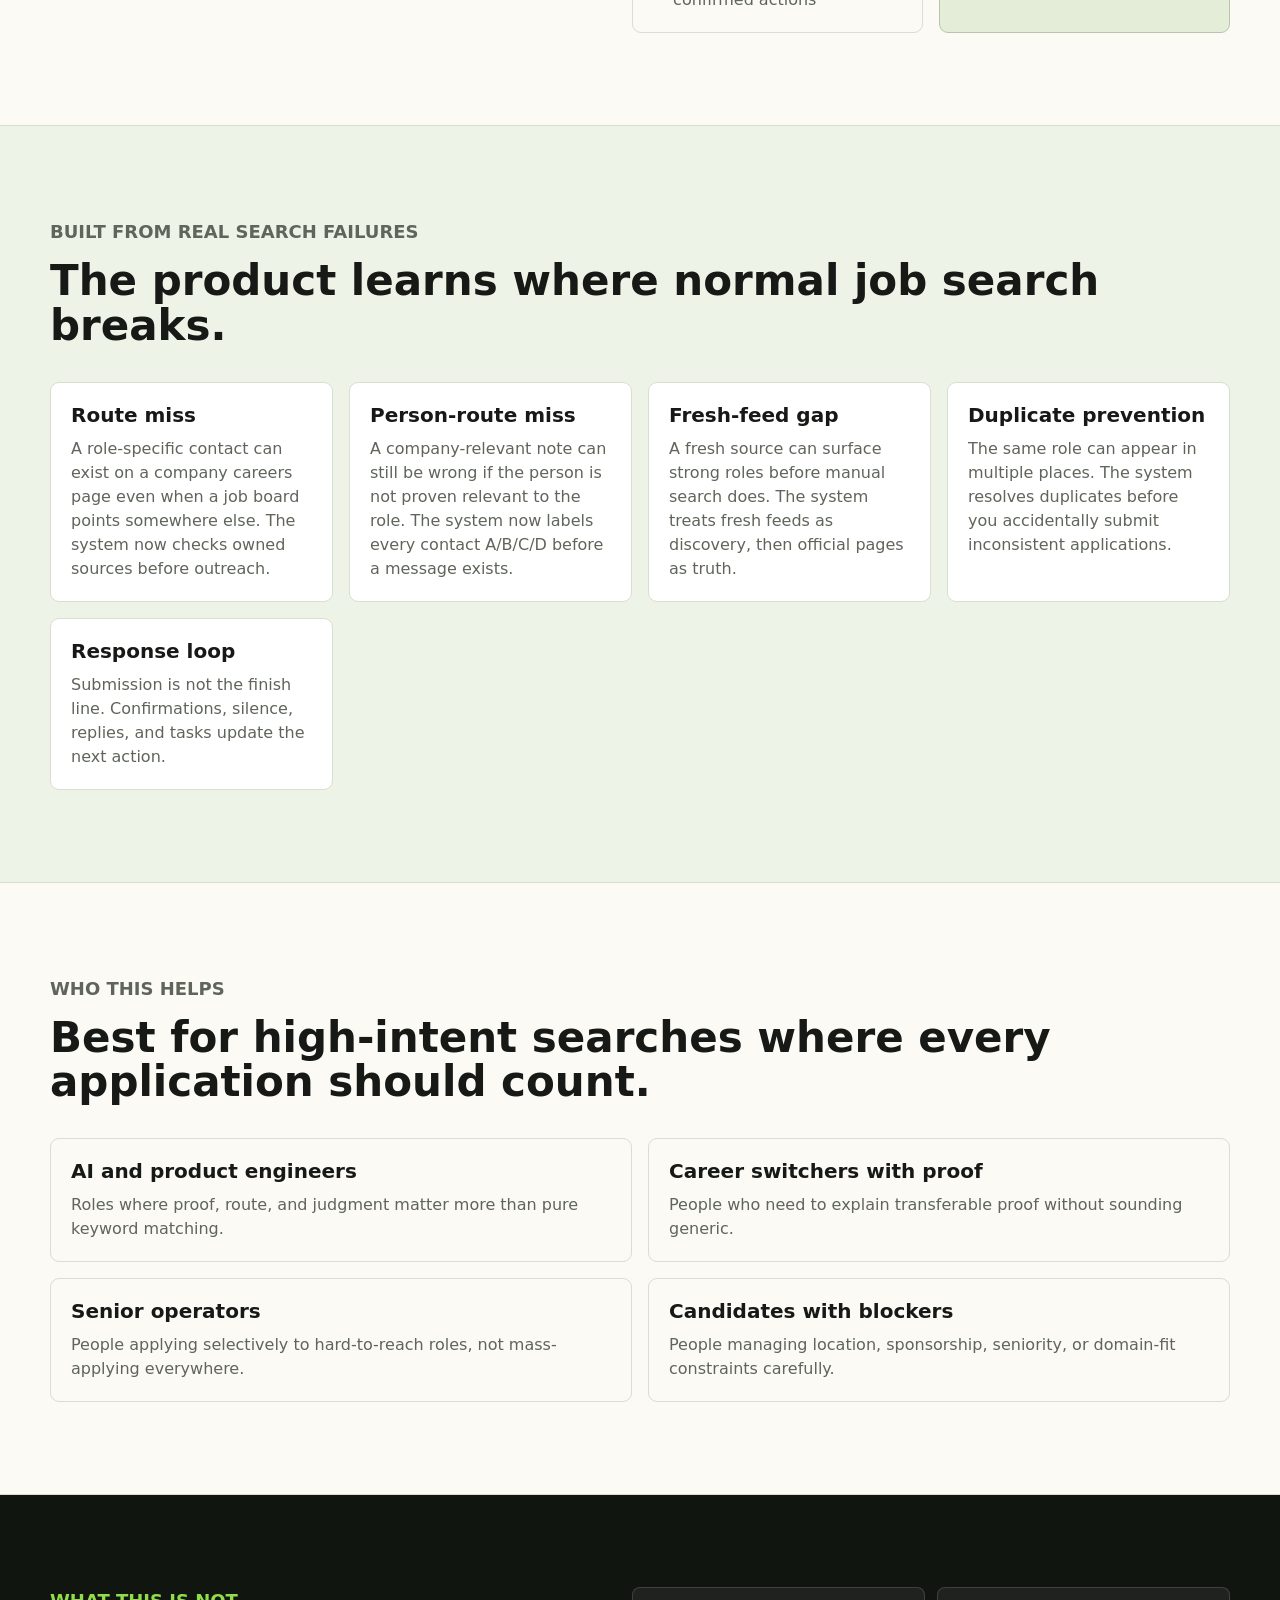
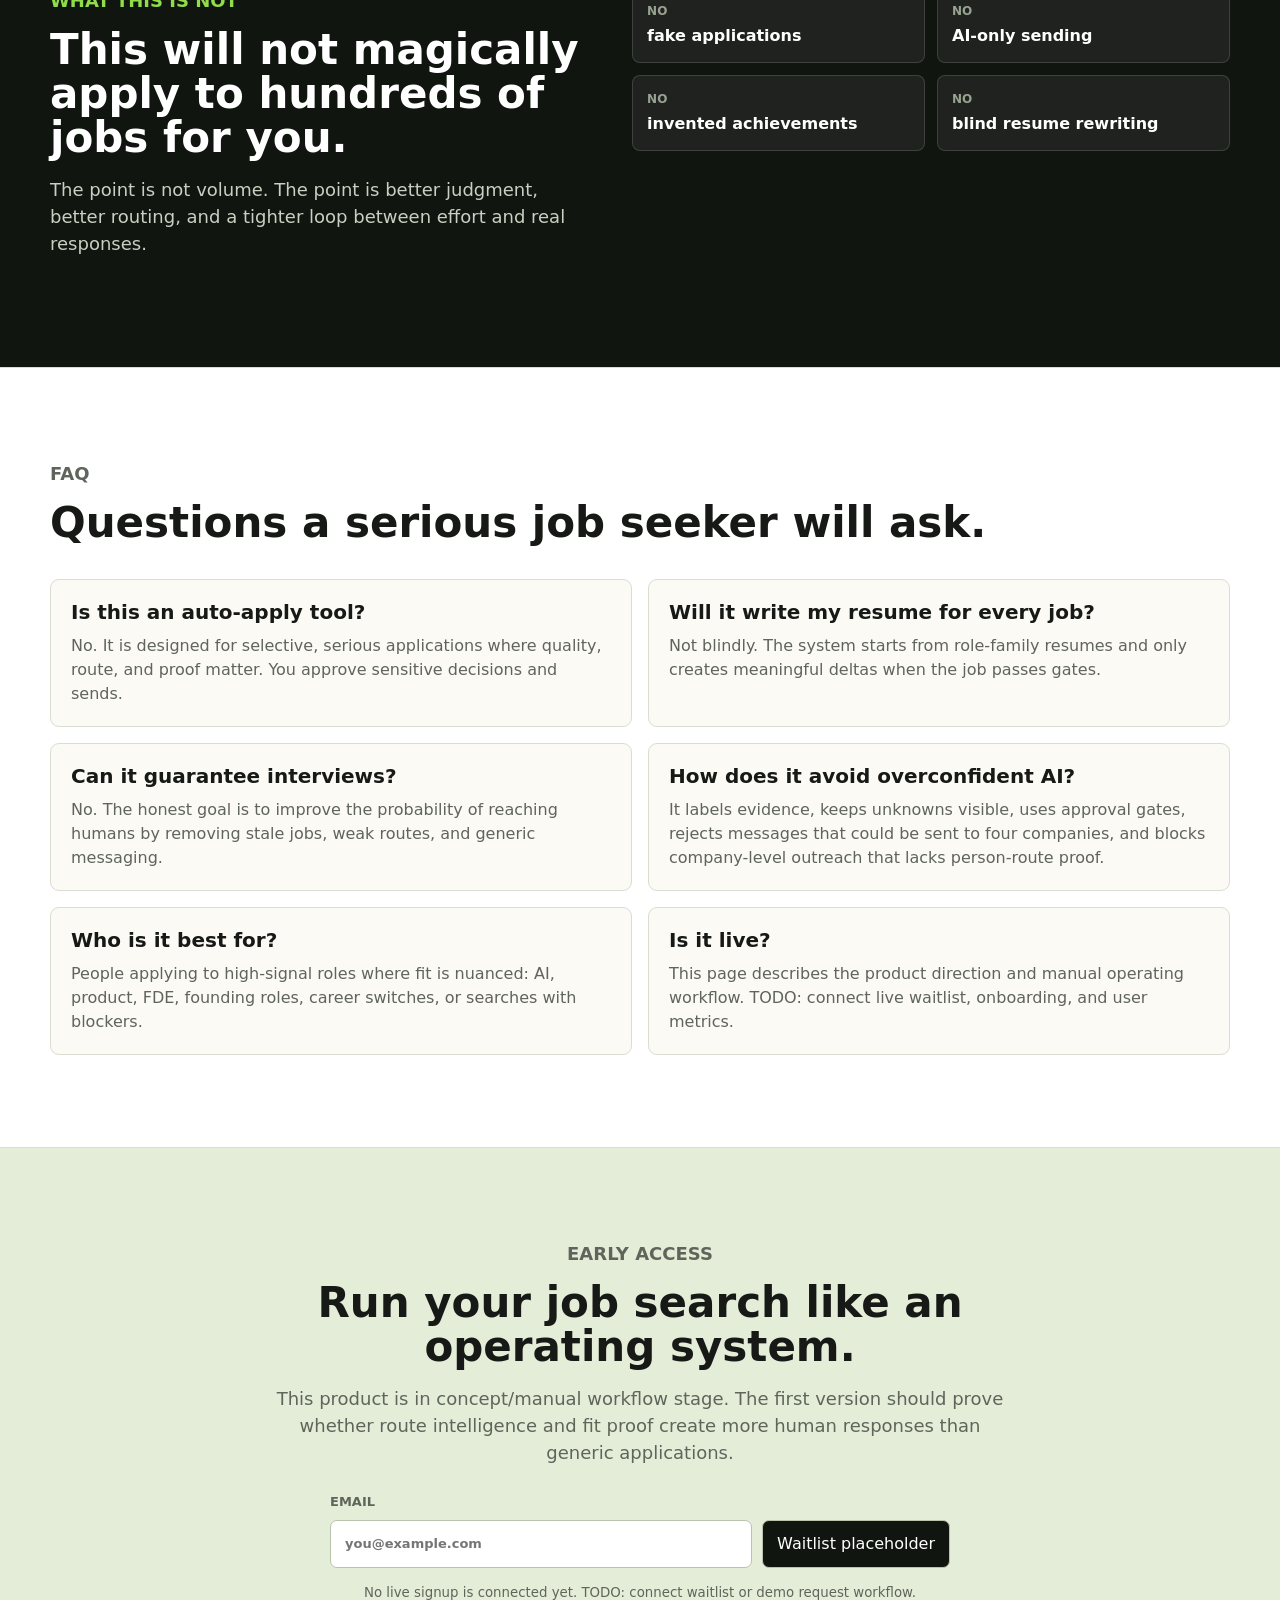
==== commit 934aa3e0: "Update route intelligence site copy" ====
--- a/jobseekers/index.html
+++ b/jobseekers/index.html
@@ -5,7 +5,7 @@
     <meta name="viewport" content="width=device-width, initial-scale=1" />
     <meta
       name="description"
-      content="Job Sourcing OS helps job seekers find active roles, verify the right human route, prove fit, track applications, and learn from outcomes."
+      content="Job Sourcing OS helps job seekers find active roles, verify the right person route, prove fit, track applications, and learn from outcomes."
     />
     <title>Job Sourcing OS | A calmer way to run a serious job search</title>
     <link rel="stylesheet" href="./styles.css" />
@@ -33,7 +33,7 @@
           <p class="eyebrow">For serious job seekers</p>
           <h1>Stop applying into the dark.</h1>
           <p class="lede">
-            Job Sourcing OS helps you find active roles, verify the best route to a human,
+            Job Sourcing OS helps you find active roles, verify the right person route,
             prove why you fit, track every response, and improve your search from real outcomes.
           </p>
           <div class="hero-actions">
@@ -43,7 +43,7 @@
           <div class="trust-strip" aria-label="Product principles">
             <div><span>Not</span><strong>mass apply</strong></div>
             <div><span>Not</span><strong>resume spam</strong></div>
-            <div><span>Built for</span><strong>human response</strong></div>
+            <div><span>Built for</span><strong>person-route proof</strong></div>
           </div>
         </div>
 
@@ -64,7 +64,7 @@
             <div>
               <span class="tag warning">Verify route</span>
               <h3>Founding Product Engineer</h3>
-              <p>LinkedIn fresh. Company page needs route check before resume work.</p>
+              <p>LinkedIn fresh. Company page and person route need proof before resume work.</p>
             </div>
             <strong>Hold</strong>
           </div>
@@ -78,7 +78,7 @@
           </div>
           <div class="console-metrics">
             <div><span>Source</span><strong>fresh feed + official page</strong></div>
-            <div><span>Route</span><strong>CTA checked</strong></div>
+            <div><span>Route</span><strong>A/B/C/D person proof</strong></div>
             <div><span>Proof</span><strong>specific fit sentence</strong></div>
           </div>
         </div>
@@ -91,7 +91,7 @@
             <h2>Your job search feels noisy because the tools stop too early.</h2>
             <p>
               Most tools help you find postings. But your hardest questions happen after that:
-              is this role real, who will see it, what should I send, and when should I follow up?
+              is this role real, which person route is valid, what should I send, and when should I follow up?
             </p>
           </div>
           <div class="pain-grid">
@@ -103,7 +103,7 @@
             <article>
               <span>02</span>
               <h3>Great fit still gets buried</h3>
-              <p>A strong resume can disappear if it goes through the wrong route.</p>
+              <p>A strong resume can disappear if it goes through the wrong route or an unproven person contact.</p>
             </article>
             <article>
               <span>03</span>
@@ -126,7 +126,7 @@
           <div class="equation" aria-label="Product equation">
             <span>Active role</span>
             <span>+</span>
-            <span>Right human route</span>
+            <span>Person-proven route</span>
             <span>+</span>
             <span>Specific proof</span>
             <span>+</span>
@@ -142,7 +142,7 @@
             <h2>Every job moves through gates before you spend serious effort.</h2>
             <p>
               The system slows down at the right moments so you do not waste energy on stale,
-              blocked, or generic applications.
+              blocked, company-level, or generic applications.
             </p>
           </div>
           <div class="workflow-layout">
@@ -183,6 +183,7 @@
                 <li>Find candidate roles from multiple sources</li>
                 <li>Compare final job pages against mirrors</li>
                 <li>Extract route hints and contact paths</li>
+                <li>Label contacts A/B/C/D using public person evidence</li>
                 <li>Draft fit arguments with evidence labels</li>
                 <li>Update trackers after confirmed actions</li>
               </ul>
@@ -191,6 +192,7 @@
               <h3>You approve</h3>
               <ul>
                 <li>Final fit sentence</li>
+                <li>Person route confidence and send/hold decision</li>
                 <li>Resume version</li>
                 <li>Work authorization or relocation wording</li>
                 <li>Email, LinkedIn, or form submission</li>
